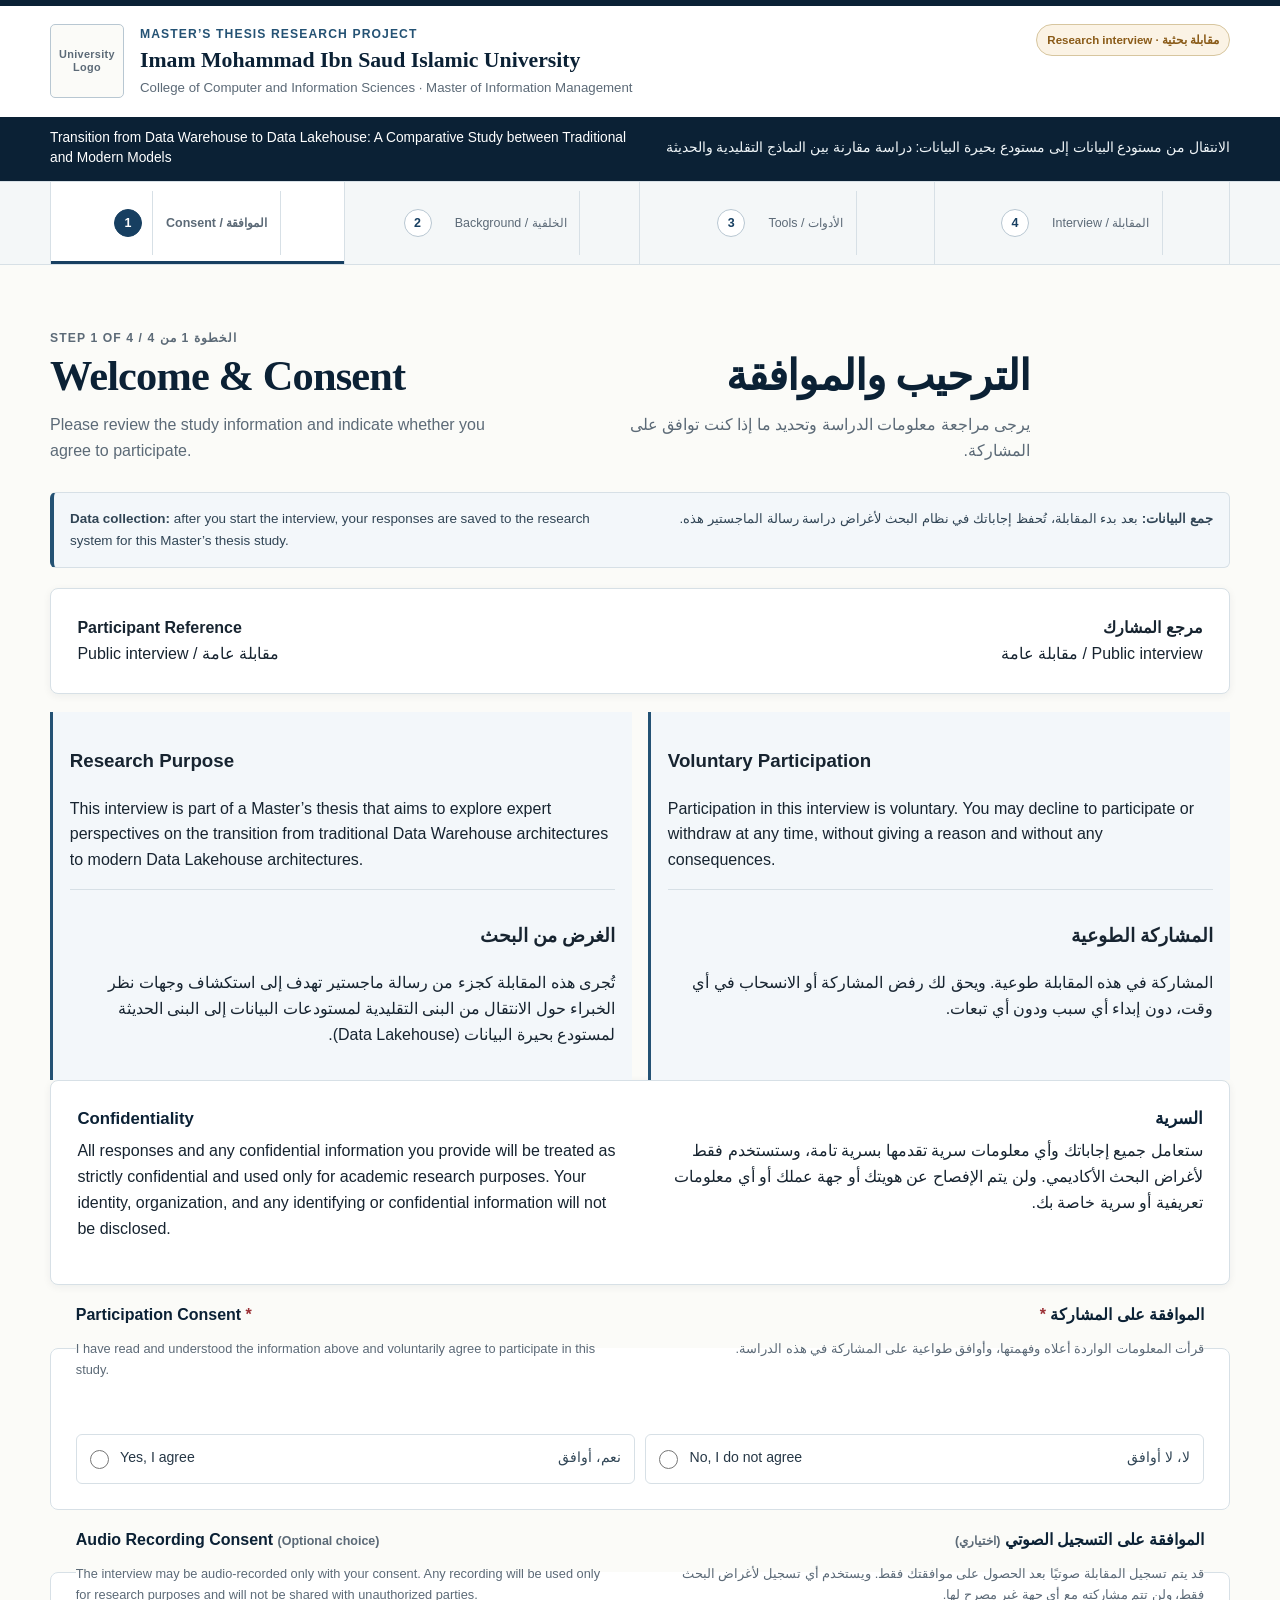
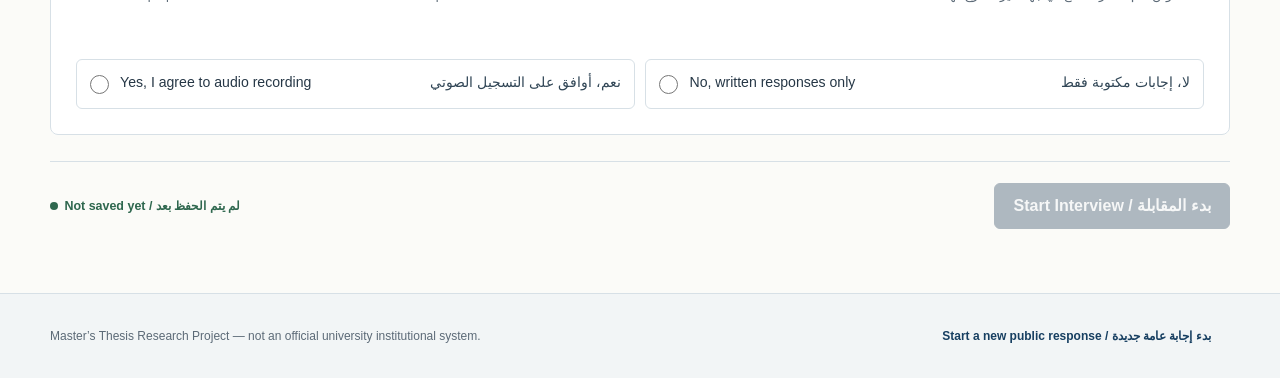
==== participant/index.html @ f86ff688 "Add files via upload" ====
<!doctype html>
<html lang="en">
  <head>
    <meta charset="utf-8">
    <meta name="viewport" content="width=device-width, initial-scale=1">
    <meta name="referrer" content="no-referrer">
    <meta name="description" content="Welcome and consent page for a bilingual Master's thesis interview system.">
    <title>Welcome & Consent — Master's Thesis Interview</title>
    <link rel="stylesheet" href="css/styles.css">
  </head>
  <body>
    <a class="skip-link" href="#main-content">Skip to content / الانتقال إلى المحتوى</a>
    <header class="site-header">
      <div class="header-inner">
        <div class="logo-placeholder" aria-label="University logo placeholder">University<br>Logo</div>
        <div class="identity">
          <p class="eyebrow">Master’s Thesis Research Project</p>
          <h1>Imam Mohammad Ibn Saud Islamic University</h1>
          <p>College of Computer and Information Sciences · Master of Information Management</p>
        </div>
        <span class="prototype-badge">Research interview · مقابلة بحثية</span>
      </div>
      <div class="research-title-band">
        <div class="header-inner">
          <div class="bilingual compact">
            <p class="en">Transition from Data Warehouse to Data Lakehouse: A Comparative Study between Traditional and Modern Models</p>
            <p class="ar" lang="ar" dir="rtl">الانتقال من مستودع البيانات إلى مستودع بحيرة البيانات: دراسة مقارنة بين النماذج التقليدية والحديثة</p>
          </div>
        </div>
      </div>
    </header>

    <nav class="workflow-nav" aria-label="Interview steps">
      <ol class="workflow-list">
        <li><span class="current" aria-current="step"><b class="step-number">1</b><span class="step-label">Consent / الموافقة</span></span></li>
        <li><a data-preserve-query href="background.html"><b class="step-number">2</b><span class="step-label">Background / الخلفية</span></a></li>
        <li><a data-preserve-query href="tools.html"><b class="step-number">3</b><span class="step-label">Tools / الأدوات</span></a></li>
        <li><a data-preserve-query href="interview.html"><b class="step-number">4</b><span class="step-label">Interview / المقابلة</span></a></li>
      </ol>
    </nav>

    <main id="main-content" class="page-shell">
      <section class="page-intro">
        <p class="page-eyebrow">Step 1 of 4 / الخطوة 1 من 4</p>
        <div class="bilingual">
          <div class="en">
            <h2>Welcome & Consent</h2>
            <p>Please review the study information and indicate whether you agree to participate.</p>
          </div>
          <div class="ar" lang="ar" dir="rtl">
            <h2>الترحيب والموافقة</h2>
            <p>يرجى مراجعة معلومات الدراسة وتحديد ما إذا كنت توافق على المشاركة.</p>
          </div>
        </div>
      </section>

      <div class="prototype-note">
        <div class="bilingual compact">
          <div class="en"><strong>Data collection:</strong> after you start the interview, your responses are saved to the research system for this Master’s thesis study.</div>
          <div class="ar" lang="ar" dir="rtl"><strong>جمع البيانات:</strong> بعد بدء المقابلة، تُحفظ إجاباتك في نظام البحث لأغراض دراسة رسالة الماجستير هذه.</div>
        </div>
      </div>

      <section class="content-card" aria-label="Participant reference">
        <div class="bilingual compact">
          <div class="en"><strong>Participant Reference</strong><br><span data-participant-reference></span></div>
          <div class="ar" lang="ar" dir="rtl"><strong>مرجع المشارك</strong><br><span data-participant-reference></span></div>
        </div>
      </section>

      <section class="info-grid" aria-label="Study information">
        <article class="info-panel">
          <div class="en">
            <h3>Research Purpose</h3>
            <p>This interview is part of a Master’s thesis that aims to explore expert perspectives on the transition from traditional Data Warehouse architectures to modern Data Lakehouse architectures.</p>
          </div>
          <div class="ar" lang="ar" dir="rtl">
            <h3>الغرض من البحث</h3>
            <p>تُجرى هذه المقابلة كجزء من رسالة ماجستير تهدف إلى استكشاف وجهات نظر الخبراء حول الانتقال من البنى التقليدية لمستودعات البيانات إلى البنى الحديثة لمستودع بحيرة البيانات (Data Lakehouse).</p>
          </div>
        </article>

        <article class="info-panel">
          <div class="en">
            <h3>Voluntary Participation</h3>
            <p>Participation in this interview is voluntary. You may decline to participate or withdraw at any time, without giving a reason and without any consequences.</p>
          </div>
          <div class="ar" lang="ar" dir="rtl">
            <h3>المشاركة الطوعية</h3>
            <p>المشاركة في هذه المقابلة طوعية. ويحق لك رفض المشاركة أو الانسحاب في أي وقت، دون إبداء أي سبب ودون أي تبعات.</p>
          </div>
        </article>
      </section>

      <section class="content-card" aria-labelledby="confidentiality-title">
        <div class="bilingual">
          <div class="en">
            <h3 id="confidentiality-title">Confidentiality</h3>
            <p>All responses and any confidential information you provide will be treated as strictly confidential and used only for academic research purposes. Your identity, organization, and any identifying or confidential information will not be disclosed.</p>
          </div>
          <div class="ar" lang="ar" dir="rtl">
            <h3>السرية</h3>
            <p>ستعامل جميع إجاباتك وأي معلومات سرية تقدمها بسرية تامة، وستستخدم فقط لأغراض البحث الأكاديمي. ولن يتم الإفصاح عن هويتك أو جهة عملك أو أي معلومات تعريفية أو سرية خاصة بك.</p>
          </div>
        </div>
      </section>

      <form id="consentForm" data-prototype-form="consent" novalidate>
        <div class="form-section">
          <fieldset class="field-card" data-required-group data-error-message="Participation consent is required. / الموافقة على المشاركة مطلوبة.">
            <legend>
              <div class="bilingual">
                <div class="en"><p class="question-title">Participation Consent <span class="required-mark" aria-hidden="true">*</span></p><p class="helper-text">I have read and understood the information above and voluntarily agree to participate in this study.</p></div>
                <div class="ar" lang="ar" dir="rtl"><p class="question-title">الموافقة على المشاركة <span class="required-mark" aria-hidden="true">*</span></p><p class="helper-text">قرأت المعلومات الواردة أعلاه وفهمتها، وأوافق طواعية على المشاركة في هذه الدراسة.</p></div>
              </div>
            </legend>
            <div class="option-grid">
              <label class="option"><input type="radio" name="participation_consent" value="yes"><span class="option-copy"><span>Yes, I agree</span><span class="ar" lang="ar" dir="rtl">نعم، أوافق</span></span></label>
              <label class="option"><input type="radio" name="participation_consent" value="no"><span class="option-copy"><span>No, I do not agree</span><span class="ar" lang="ar" dir="rtl">لا، لا أوافق</span></span></label>
            </div>
            <p class="validation-message" role="alert"></p>
          </fieldset>

          <div class="notice stop" data-consent-stop hidden role="status">
            <div class="bilingual compact">
              <div class="en"><strong>The interview cannot continue.</strong> Thank you for reviewing the study information. No response will be submitted.</div>
              <div class="ar" lang="ar" dir="rtl"><strong>لا يمكن متابعة المقابلة.</strong> شكرًا لمراجعة معلومات الدراسة. لن يتم إرسال أي إجابة.</div>
            </div>
          </div>

          <fieldset class="field-card">
            <legend>
              <div class="bilingual">
                <div class="en"><p class="question-title">Audio Recording Consent <span class="optional-label">(Optional choice)</span></p><p class="helper-text">The interview may be audio-recorded only with your consent. Any recording will be used only for research purposes and will not be shared with unauthorized parties.</p></div>
                <div class="ar" lang="ar" dir="rtl"><p class="question-title">الموافقة على التسجيل الصوتي <span class="optional-label">(اختياري)</span></p><p class="helper-text">قد يتم تسجيل المقابلة صوتيًا بعد الحصول على موافقتك فقط. ويستخدم أي تسجيل لأغراض البحث فقط، ولن تتم مشاركته مع أي جهة غير مصرح لها.</p></div>
              </div>
            </legend>
            <div class="option-grid">
              <label class="option"><input type="radio" name="audio_consent" value="yes"><span class="option-copy"><span>Yes, I agree to audio recording</span><span class="ar" lang="ar" dir="rtl">نعم، أوافق على التسجيل الصوتي</span></span></label>
              <label class="option"><input type="radio" name="audio_consent" value="no"><span class="option-copy"><span>No, written responses only</span><span class="ar" lang="ar" dir="rtl">لا، إجابات مكتوبة فقط</span></span></label>
            </div>
          </fieldset>
        </div>

        <div class="form-actions">
          <span class="saved-state" data-saved-state aria-live="polite">Not saved yet / لم يتم الحفظ بعد</span>
          <button class="button" type="submit" data-start-interview disabled>Start Interview / بدء المقابلة</button>
        </div>
      </form>
    </main>

    <footer class="site-footer">
      <div class="footer-inner">
        <p>Master’s Thesis Research Project — not an official university institutional system.</p>
        <button class="button subtle" type="button" data-reset-prototype>Start a new public response / بدء إجابة عامة جديدة</button>
      </div>
    </footer>
    <script defer src="js/config.js"></script>
    <script defer src="js/backend.js"></script>
    <script defer src="js/validation.js"></script>
    <script defer src="js/app.js"></script>
  </body>
</html>
---- participant/css/styles.css ----
:root {
  --navy-950: #0b2135;
  --navy-900: #102d49;
  --navy-800: #173f61;
  --navy-700: #245274;
  --blue-100: #e9f0f5;
  --blue-50: #f3f7fa;
  --paper: #fbfbf8;
  --white: #ffffff;
  --ink: #172430;
  --muted: #5c6a77;
  --border: #d7e0e6;
  --border-strong: #b8c7d2;
  --green: #2e674e;
  --green-soft: #eaf3ee;
  --amber: #8a5b18;
  --amber-soft: #fbf3e5;
  --red: #9b2f35;
  --red-soft: #fbebec;
  --focus: #2276a5;
  --radius: 8px;
  --shadow: 0 2px 8px rgba(11, 33, 53, 0.06);
}

* {
  box-sizing: border-box;
}

html {
  scroll-behavior: smooth;
  scroll-padding-top: 8rem;
}

body {
  margin: 0;
  background: var(--paper);
  color: var(--ink);
  font-family: Inter, "Segoe UI", Tahoma, Arial, sans-serif;
  font-size: 16px;
  line-height: 1.62;
}

button,
input,
select,
textarea {
  font: inherit;
}

a {
  color: var(--navy-700);
}

.skip-link {
  position: fixed;
  left: 1rem;
  top: -5rem;
  z-index: 1000;
  padding: 0.75rem 1rem;
  background: var(--navy-950);
  color: var(--white);
  border-radius: 0 0 6px 6px;
}

.skip-link:focus {
  top: 0;
}

.site-header {
  border-top: 6px solid var(--navy-950);
  border-bottom: 1px solid var(--border);
  background: var(--white);
}

.header-inner,
.page-shell,
.footer-inner {
  width: min(1180px, calc(100% - 2rem));
  margin-inline: auto;
}

.header-inner {
  display: grid;
  grid-template-columns: auto 1fr auto;
  gap: 1rem;
  align-items: center;
  padding: 1.15rem 0;
}

.logo-placeholder {
  display: grid;
  width: 74px;
  height: 74px;
  place-items: center;
  border: 1px solid var(--border-strong);
  background: var(--paper);
  color: var(--muted);
  font-size: 0.68rem;
  font-weight: 700;
  line-height: 1.25;
  text-align: center;
  letter-spacing: 0.03em;
  border-radius: 5px;
}

.identity .eyebrow,
.page-eyebrow,
.question-number,
.section-kicker {
  margin: 0;
  color: var(--navy-700);
  font-size: 0.76rem;
  font-weight: 800;
  letter-spacing: 0.09em;
  text-transform: uppercase;
}

.identity h1 {
  margin: 0.1rem 0 0.15rem;
  font-family: Georgia, "Times New Roman", serif;
  font-size: clamp(1.05rem, 2vw, 1.36rem);
  line-height: 1.3;
  color: var(--navy-950);
}

.identity p:last-child {
  margin: 0;
  color: var(--muted);
  font-size: 0.83rem;
}

.prototype-badge {
  align-self: start;
  display: inline-flex;
  gap: 0.35rem;
  align-items: center;
  border: 1px solid #d7c69f;
  background: var(--amber-soft);
  color: var(--amber);
  border-radius: 999px;
  padding: 0.35rem 0.62rem;
  font-size: 0.72rem;
  font-weight: 700;
  white-space: nowrap;
}

.research-title-band {
  background: var(--navy-950);
  color: var(--white);
}

.research-title-band .header-inner {
  display: block;
  padding: 0.72rem 0 0.8rem;
}

.research-title-band .bilingual {
  align-items: center;
}

.research-title-band p {
  margin: 0;
  font-size: 0.86rem;
  line-height: 1.45;
}

.research-title-band .ar {
  color: #eef4f7;
}

.workflow-nav {
  border-bottom: 1px solid var(--border);
  background: #f4f7f8;
}

.workflow-list {
  display: grid;
  grid-template-columns: repeat(4, 1fr);
  gap: 0;
  width: min(1180px, calc(100% - 2rem));
  margin: 0 auto;
  padding: 0;
  list-style: none;
}

.workflow-list a,
.workflow-list span {
  display: flex;
  min-height: 64px;
  gap: 0.65rem;
  align-items: center;
  justify-content: center;
  border-right: 1px solid var(--border);
  color: var(--muted);
  text-decoration: none;
  padding: 0.55rem 0.8rem;
  font-size: 0.78rem;
  line-height: 1.32;
}

.workflow-list li:first-child a,
.workflow-list li:first-child span {
  border-left: 1px solid var(--border);
}

.workflow-list .step-number {
  display: grid;
  flex: 0 0 28px;
  width: 28px;
  height: 28px;
  min-height: 0;
  place-items: center;
  border: 1px solid var(--border-strong);
  background: var(--white);
  color: var(--navy-800);
  border-radius: 50%;
  font-weight: 800;
}

.workflow-list .current {
  background: var(--white);
  color: var(--navy-950);
  font-weight: 800;
  box-shadow: inset 0 -3px 0 var(--navy-800);
}

.workflow-list .current .step-number {
  border-color: var(--navy-800);
  background: var(--navy-800);
  color: var(--white);
}

.page-shell {
  padding: clamp(2rem, 5vw, 4.25rem) 0;
}

.page-intro {
  max-width: 980px;
  margin-bottom: 1.75rem;
}

.page-intro h2,
.gateway-card h1 {
  margin: 0.2rem 0 0.7rem;
  color: var(--navy-950);
  font-family: Georgia, "Times New Roman", serif;
  font-size: clamp(1.8rem, 4vw, 2.65rem);
  line-height: 1.16;
  letter-spacing: -0.02em;
}

.page-intro p {
  margin: 0;
  color: var(--muted);
}

.bilingual {
  display: grid;
  grid-template-columns: minmax(0, 1fr) minmax(0, 1fr);
  gap: clamp(1.25rem, 4vw, 3rem);
}

.bilingual.compact {
  gap: 1rem;
}

.en,
.ar {
  min-width: 0;
}

.ar {
  direction: rtl;
  text-align: right;
  font-family: Tahoma, "Segoe UI", Arial, sans-serif;
}

.language-label {
  display: inline-block;
  margin-bottom: 0.3rem;
  color: var(--navy-700);
  font-size: 0.7rem;
  font-weight: 800;
  letter-spacing: 0.08em;
  text-transform: uppercase;
}

.content-card,
.question-card,
.gateway-card {
  border: 1px solid var(--border);
  background: var(--white);
  border-radius: var(--radius);
  box-shadow: var(--shadow);
}

.content-card {
  margin-bottom: 1.1rem;
  padding: clamp(1.1rem, 3vw, 1.65rem);
}

.content-card h3,
.question-card h3,
.tool-category h3 {
  margin: 0 0 0.45rem;
  color: var(--navy-950);
  font-size: 1.05rem;
  line-height: 1.42;
}

.content-card p,
.question-card p {
  margin-top: 0;
}

.info-grid {
  display: grid;
  grid-template-columns: repeat(2, minmax(0, 1fr));
  gap: 1rem;
}

.info-panel {
  border-left: 3px solid var(--navy-700);
  background: var(--blue-50);
  padding: 1rem 1.05rem;
}

.info-panel .ar {
  border-top: 1px solid var(--border);
  margin-top: 0.75rem;
  padding-top: 0.75rem;
}

.field-group,
fieldset {
  min-width: 0;
  margin: 0;
  border: 0;
  padding: 0;
}

.form-section {
  display: grid;
  gap: 1.1rem;
}

.field-card,
.tool-category {
  position: relative;
  border: 1px solid var(--border);
  background: var(--white);
  border-radius: var(--radius);
  padding: clamp(1.1rem, 3vw, 1.55rem);
}

.field-card legend,
.tool-category legend {
  width: 100%;
  margin-bottom: 1rem;
  padding: 0;
}

.field-card legend .bilingual,
.tool-category legend .bilingual {
  width: 100%;
}

.question-title {
  margin: 0;
  color: var(--navy-950);
  font-size: 1rem;
  font-weight: 750;
  line-height: 1.48;
}

.required-mark {
  color: var(--red);
  font-weight: 900;
}

.optional-label {
  color: var(--muted);
  font-size: 0.78rem;
  font-weight: 600;
}

.option-grid {
  display: grid;
  grid-template-columns: repeat(2, minmax(0, 1fr));
  gap: 0.65rem;
}

.option {
  position: relative;
  display: flex;
  min-height: 50px;
  gap: 0.7rem;
  align-items: flex-start;
  border: 1px solid var(--border);
  background: var(--white);
  border-radius: 6px;
  cursor: pointer;
  padding: 0.75rem 0.82rem;
  transition: border-color 140ms ease, background-color 140ms ease;
}

.option:hover {
  border-color: var(--border-strong);
  background: var(--blue-50);
}

.option:has(input:checked) {
  border-color: var(--navy-700);
  background: var(--blue-50);
  box-shadow: inset 3px 0 0 var(--navy-700);
}

.option input {
  flex: 0 0 auto;
  width: 19px;
  height: 19px;
  margin: 0.15rem 0 0;
  accent-color: var(--navy-800);
}

.option-copy {
  display: grid;
  width: 100%;
  grid-template-columns: minmax(0, 1fr) minmax(0, 1fr);
  gap: 0.55rem;
  color: #263746;
  font-size: 0.88rem;
  line-height: 1.45;
}

.option-copy .ar {
  color: #314656;
}

.other-input-wrap {
  display: none;
  margin-top: 0.75rem;
}

.other-input-wrap.visible {
  display: block;
}

label.input-label {
  display: block;
  margin-bottom: 0.35rem;
  color: var(--navy-950);
  font-size: 0.84rem;
  font-weight: 700;
}

input[type="text"],
input[type="search"],
textarea,
select {
  width: 100%;
  border: 1px solid var(--border-strong);
  background: var(--white);
  color: var(--ink);
  border-radius: 6px;
  padding: 0.78rem 0.88rem;
}

textarea {
  min-height: 170px;
  resize: vertical;
  line-height: 1.65;
}

textarea.short {
  min-height: 110px;
}

input:focus-visible,
textarea:focus-visible,
select:focus-visible,
button:focus-visible,
a:focus-visible {
  outline: 3px solid rgba(34, 118, 165, 0.28);
  outline-offset: 2px;
  border-color: var(--focus);
}

.helper-text {
  color: var(--muted);
  font-size: 0.8rem;
}

.form-actions {
  display: flex;
  gap: 0.8rem;
  align-items: center;
  justify-content: space-between;
  margin-top: 1.6rem;
  border-top: 1px solid var(--border);
  padding-top: 1.35rem;
}

.action-group {
  display: flex;
  gap: 0.75rem;
  align-items: center;
}

.button {
  display: inline-flex;
  min-height: 46px;
  gap: 0.5rem;
  align-items: center;
  justify-content: center;
  border: 1px solid var(--navy-900);
  background: var(--navy-900);
  color: var(--white);
  border-radius: 6px;
  cursor: pointer;
  padding: 0.72rem 1.15rem;
  font-weight: 750;
  line-height: 1.25;
  text-decoration: none;
}

.button:hover {
  background: var(--navy-800);
}

.button.secondary {
  border-color: var(--border-strong);
  background: var(--white);
  color: var(--navy-900);
}

.button.secondary:hover {
  border-color: var(--navy-700);
  background: var(--blue-50);
}

.button.subtle {
  border-color: transparent;
  background: transparent;
  color: var(--navy-800);
}

.button:disabled,
.button[aria-disabled="true"] {
  border-color: #aeb8c0;
  background: #aeb8c0;
  color: #f6f7f7;
  cursor: not-allowed;
}

.saved-state {
  display: inline-flex;
  gap: 0.4rem;
  align-items: center;
  color: var(--green);
  font-size: 0.78rem;
  font-weight: 700;
}

.saved-state.save-error {
  color: var(--red);
  font-weight: 650;
}

.saved-state::before {
  content: "";
  width: 8px;
  height: 8px;
  background: currentColor;
  border-radius: 50%;
}

.prototype-note,
.notice,
.error-summary,
.success-panel {
  border: 1px solid var(--border);
  border-left-width: 4px;
  background: var(--blue-50);
  border-radius: 6px;
  padding: 0.95rem 1rem;
}

.prototype-note {
  border-left-color: var(--navy-700);
  margin-bottom: 1.25rem;
  color: #314555;
  font-size: 0.84rem;
}

.notice.warning {
  border-left-color: var(--amber);
  background: var(--amber-soft);
}

.notice.stop,
.error-summary {
  border-color: #e5bfc1;
  border-left-color: var(--red);
  background: var(--red-soft);
  color: #742329;
}

.notice.success,
.success-panel {
  border-color: #bcd8c8;
  border-left-color: var(--green);
  background: var(--green-soft);
  color: #234f3c;
}

.notice[hidden],
.error-summary[hidden],
.success-panel[hidden],
.audio-section[hidden] {
  display: none;
}

.field-error {
  border-color: var(--red) !important;
  box-shadow: 0 0 0 2px rgba(155, 47, 53, 0.12);
}

.validation-message {
  display: none;
  margin: 0.65rem 0 0;
  color: var(--red);
  font-size: 0.8rem;
  font-weight: 700;
}

.field-error .validation-message,
.validation-message.visible {
  display: block;
}

.question-progress {
  position: sticky;
  top: 0;
  z-index: 20;
  margin-bottom: 1.25rem;
  border: 1px solid var(--border);
  background: rgba(255, 255, 255, 0.98);
  border-radius: var(--radius);
  box-shadow: var(--shadow);
  padding: 0.85rem 1rem;
}

.progress-row {
  display: flex;
  gap: 1rem;
  align-items: center;
  justify-content: space-between;
}

.question-jump-list {
  display: flex;
  flex-wrap: wrap;
  gap: 0.4rem;
  margin: 0;
  padding: 0;
  list-style: none;
}

.question-jump-list a {
  display: grid;
  min-width: 40px;
  min-height: 40px;
  place-items: center;
  border: 1px solid var(--border-strong);
  background: var(--white);
  color: var(--navy-800);
  border-radius: 5px;
  font-size: 0.82rem;
  font-weight: 800;
  text-decoration: none;
}

.question-jump-list a.answered {
  border-color: #91baa3;
  background: var(--green-soft);
  color: var(--green);
}

.answer-count {
  display: flex;
  flex-wrap: wrap;
  gap: 0.25rem 0.7rem;
  color: var(--navy-950);
  font-size: 0.84rem;
  font-weight: 800;
}

.answer-count .ar {
  border: 0;
  padding: 0;
}

.question-card {
  margin-bottom: 1.25rem;
  scroll-margin-top: 8rem;
  overflow: hidden;
}

.question-head {
  border-bottom: 1px solid var(--border);
  background: #f7f9fa;
  padding: 1.25rem clamp(1rem, 3vw, 1.6rem);
}

.question-head .question-number {
  margin-bottom: 0.45rem;
}

.question-head h3 {
  margin: 0;
  font-size: 1.08rem;
}

.question-body {
  padding: clamp(1rem, 3vw, 1.6rem);
}

.prompts-box {
  margin-bottom: 1.1rem;
  border: 1px solid var(--border);
  border-left: 3px solid var(--navy-700);
  background: var(--blue-50);
  border-radius: 5px;
  padding: 0.9rem 1rem;
}

.prompts-box h4 {
  margin: 0 0 0.55rem;
  color: var(--navy-900);
  font-size: 0.88rem;
}

.prompts-box ol {
  margin: 0;
  padding-left: 1.25rem;
}

.prompts-box .ar ol {
  padding-right: 1.25rem;
  padding-left: 0;
}

.prompts-box li + li {
  margin-top: 0.38rem;
}

.response-label {
  display: grid;
  grid-template-columns: 1fr 1fr;
  gap: 1rem;
  margin-bottom: 0.4rem;
  color: var(--navy-950);
  font-size: 0.85rem;
  font-weight: 750;
}

.comparison-block {
  margin-top: 1.25rem;
  border-top: 1px solid var(--border);
  padding-top: 1.2rem;
}

.comparison-block h4 {
  margin: 0 0 0.6rem;
  color: var(--navy-950);
}

.table-scroll {
  max-width: 100%;
  overflow-x: auto;
  border: 1px solid var(--border);
  border-radius: 6px;
}

.comparison-table {
  width: 100%;
  min-width: 930px;
  border-collapse: collapse;
  background: var(--white);
}

.comparison-table th,
.comparison-table td {
  border-right: 1px solid var(--border);
  border-bottom: 1px solid var(--border);
  padding: 0.75rem 0.65rem;
  text-align: center;
  vertical-align: middle;
}

.comparison-table th:last-child,
.comparison-table td:last-child {
  border-right: 0;
}

.comparison-table tr:last-child td {
  border-bottom: 0;
}

.comparison-table thead th {
  background: var(--navy-950);
  color: var(--white);
  font-size: 0.76rem;
  line-height: 1.35;
}

.comparison-table .aspect-cell {
  width: 28%;
  background: #f8fafb;
  color: var(--navy-950);
  font-weight: 750;
  text-align: left;
}

.comparison-table .aspect-cell .ar {
  margin-top: 0.2rem;
  color: var(--muted);
  font-weight: 600;
}

.table-radio {
  display: inline-grid;
  width: 38px;
  height: 38px;
  place-items: center;
  border-radius: 4px;
  cursor: pointer;
}

.table-radio:hover {
  background: var(--blue-100);
}

.table-radio input {
  width: 20px;
  height: 20px;
  margin: 0;
  accent-color: var(--navy-800);
}

.table-hint {
  display: none;
  margin: 0.55rem 0 0;
  color: var(--muted);
  font-size: 0.77rem;
}

.why-box {
  margin-top: 1rem;
}

.audio-section {
  margin: 1.25rem 0;
  border: 1px solid var(--border);
  background: var(--white);
  border-radius: var(--radius);
  padding: 1.2rem;
}

.whatsapp-button {
  border-color: var(--green);
  background: var(--green);
}

.success-panel {
  margin-bottom: 1.25rem;
}

.success-panel h3,
.error-summary h3 {
  margin: 0 0 0.35rem;
}

.success-panel p,
.error-summary p {
  margin: 0;
}

.gateway-page {
  display: grid;
  min-height: 100vh;
  place-items: center;
  background: var(--paper);
  padding: 2rem 1rem;
}

.gateway-card {
  width: min(860px, 100%);
  border-top: 6px solid var(--navy-950);
  padding: clamp(1.5rem, 5vw, 3rem);
}

.gateway-actions {
  display: grid;
  grid-template-columns: repeat(2, 1fr);
  gap: 1rem;
  margin-top: 1.5rem;
}

.gateway-link {
  display: block;
  border: 1px solid var(--border-strong);
  background: var(--blue-50);
  border-radius: 6px;
  padding: 1rem;
  color: var(--navy-950);
  text-decoration: none;
}

.gateway-link strong {
  display: block;
  margin-bottom: 0.25rem;
}

.gateway-link span {
  color: var(--muted);
  font-size: 0.86rem;
}

.gateway-link:hover {
  border-color: var(--navy-700);
  background: var(--white);
}

.site-footer {
  border-top: 1px solid var(--border);
  background: #f2f5f6;
  color: var(--muted);
}

.footer-inner {
  display: flex;
  gap: 1rem;
  align-items: center;
  justify-content: space-between;
  padding: 1.2rem 0;
  font-size: 0.75rem;
}

.footer-inner p {
  margin: 0;
}

.sr-only {
  position: absolute;
  width: 1px;
  height: 1px;
  margin: -1px;
  overflow: hidden;
  clip: rect(0, 0, 0, 0);
  white-space: nowrap;
}

@media (max-width: 860px) {
  .header-inner {
    grid-template-columns: auto 1fr;
  }

  .prototype-badge {
    grid-column: 1 / -1;
    justify-self: start;
  }

  .workflow-list a,
  .workflow-list span {
    min-height: 58px;
    flex-direction: column;
    gap: 0.3rem;
    text-align: center;
  }

  .workflow-list .step-label {
    display: none;
  }

  .option-grid,
  .info-grid {
    grid-template-columns: 1fr;
  }

  .question-progress {
    position: static;
  }

  .progress-row {
    align-items: flex-start;
    flex-direction: column;
  }

  .table-hint {
    display: block;
  }
}

@media (max-width: 720px) {
  body {
    font-size: 15px;
  }

  .bilingual,
  .response-label {
    grid-template-columns: 1fr;
    gap: 0.75rem;
  }

  .bilingual .ar {
    border-top: 1px solid var(--border);
    padding-top: 0.7rem;
  }

  .research-title-band .bilingual .ar,
  .question-head .bilingual .ar,
  .field-card legend .bilingual .ar,
  .tool-category legend .bilingual .ar {
    border-top-color: rgba(255, 255, 255, 0.22);
  }

  .question-head .bilingual .ar,
  .field-card legend .bilingual .ar,
  .tool-category legend .bilingual .ar {
    border-top-color: var(--border);
  }

  .option-copy {
    grid-template-columns: 1fr;
    gap: 0.2rem;
  }

  .option-copy .ar {
    border-top: 0;
    padding-top: 0;
  }

  .header-inner,
  .page-shell,
  .footer-inner,
  .workflow-list {
    width: min(100% - 1.15rem, 1180px);
  }

  .logo-placeholder {
    width: 58px;
    height: 58px;
    font-size: 0.58rem;
  }

  .identity p:last-child {
    display: none;
  }

  .page-shell {
    padding-top: 1.5rem;
  }

  .question-jump-list {
    width: 100%;
    display: grid;
    grid-template-columns: repeat(8, minmax(34px, 1fr));
  }

  .question-jump-list a {
    min-width: 0;
  }

  .form-actions,
  .footer-inner {
    align-items: stretch;
    flex-direction: column;
  }

  .form-actions .button,
  .action-group,
  .action-group .button {
    width: 100%;
  }

  .action-group {
    flex-direction: column;
  }

  .gateway-actions {
    grid-template-columns: 1fr;
  }
}

@media (prefers-reduced-motion: reduce) {
  html {
    scroll-behavior: auto;
  }

  *,
  *::before,
  *::after {
    transition-duration: 0.01ms !important;
  }
}
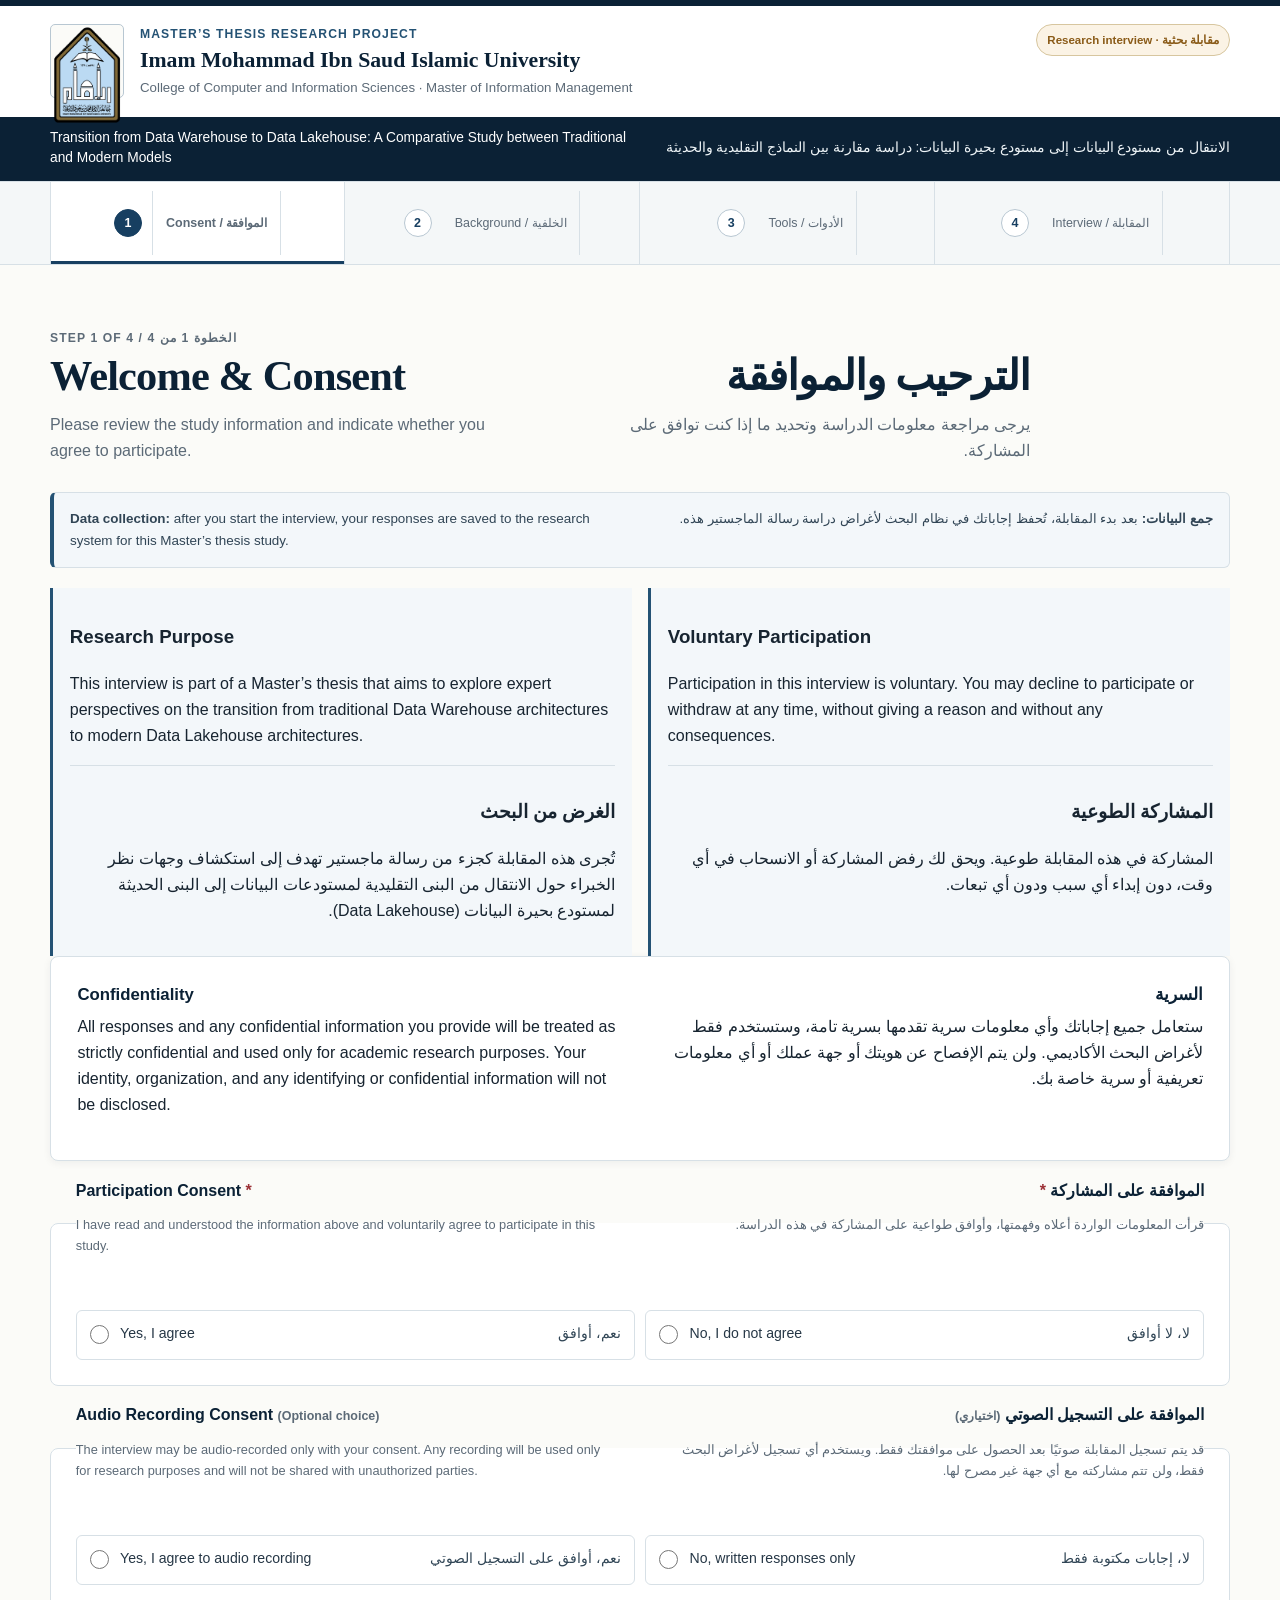
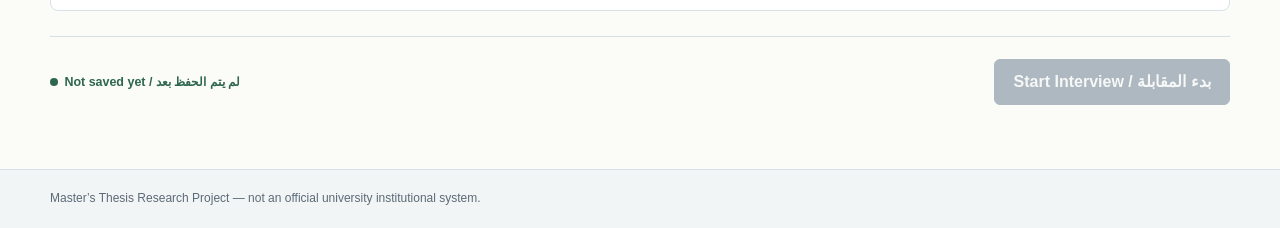
==== commit 708fbc92: "Add files via upload Final live usability fixes" ====
--- a/participant/index.html
+++ b/participant/index.html
@@ -12,7 +12,7 @@
     <a class="skip-link" href="#main-content">Skip to content / الانتقال إلى المحتوى</a>
     <header class="site-header">
       <div class="header-inner">
-        <div class="logo-placeholder" aria-label="University logo placeholder">University<br>Logo</div>
+        <div class="logo-placeholder"><img class="university-logo" src="assets/images/imamu-university-logo.png" alt="Imam Mohammad Ibn Saud Islamic University logo"></div>
         <div class="identity">
           <p class="eyebrow">Master’s Thesis Research Project</p>
           <h1>Imam Mohammad Ibn Saud Islamic University</h1>
@@ -60,13 +60,6 @@
           <div class="ar" lang="ar" dir="rtl"><strong>جمع البيانات:</strong> بعد بدء المقابلة، تُحفظ إجاباتك في نظام البحث لأغراض دراسة رسالة الماجستير هذه.</div>
         </div>
       </div>
-
-      <section class="content-card" aria-label="Participant reference">
-        <div class="bilingual compact">
-          <div class="en"><strong>Participant Reference</strong><br><span data-participant-reference></span></div>
-          <div class="ar" lang="ar" dir="rtl"><strong>مرجع المشارك</strong><br><span data-participant-reference></span></div>
-        </div>
-      </section>
 
       <section class="info-grid" aria-label="Study information">
         <article class="info-panel">
@@ -152,7 +145,6 @@
     <footer class="site-footer">
       <div class="footer-inner">
         <p>Master’s Thesis Research Project — not an official university institutional system.</p>
-        <button class="button subtle" type="button" data-reset-prototype>Start a new public response / بدء إجابة عامة جديدة</button>
       </div>
     </footer>
     <script defer src="js/config.js"></script>
--- a/participant/css/styles.css
+++ b/participant/css/styles.css
@@ -103,6 +103,13 @@
   border-radius: 5px;
 }
 
+.university-logo {
+  display: block;
+  width: 100%;
+  height: 100%;
+  object-fit: contain;
+}
+
 .identity .eyebrow,
 .page-eyebrow,
 .question-number,
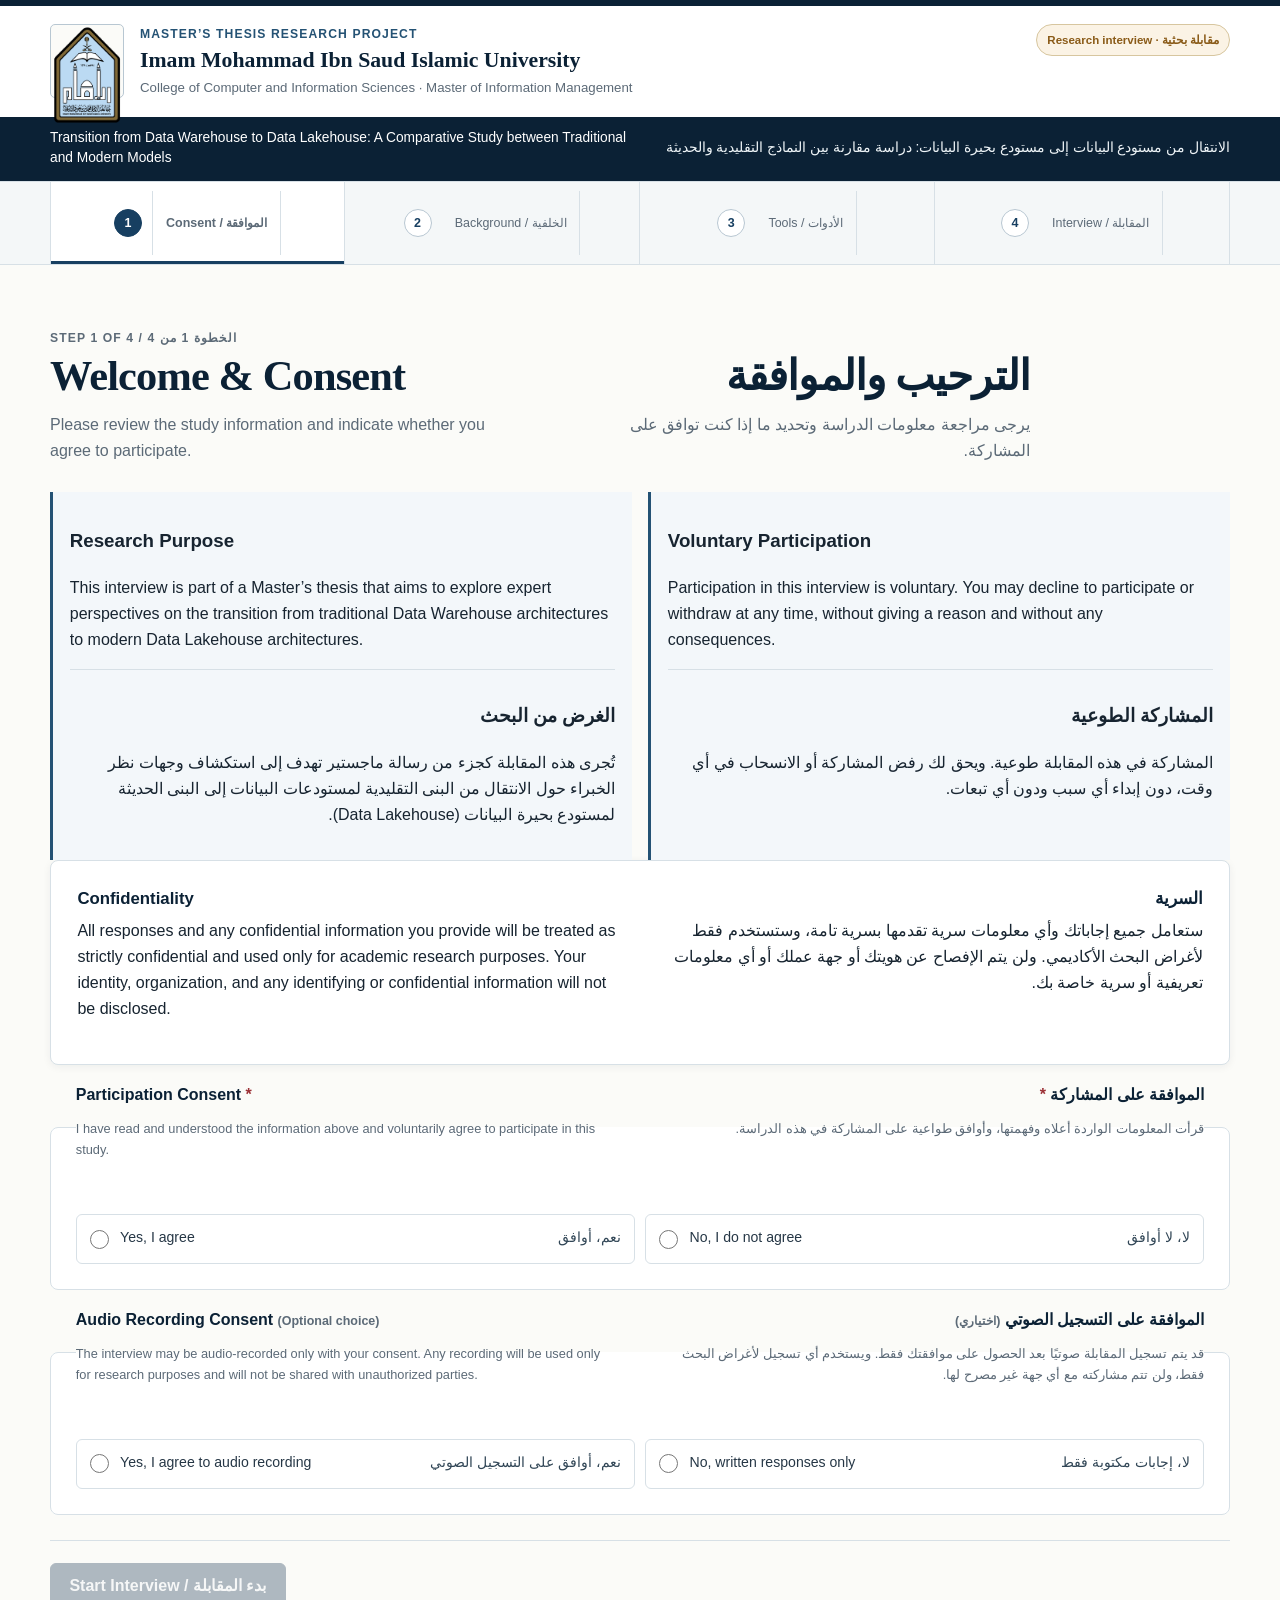
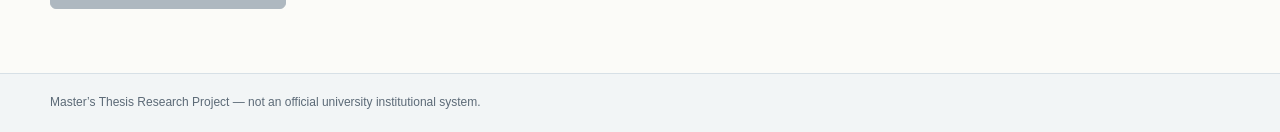
==== commit 9381e47a: "Add files via upload" ====
--- a/participant/index.html
+++ b/participant/index.html
@@ -53,13 +53,6 @@
           </div>
         </div>
       </section>
-
-      <div class="prototype-note">
-        <div class="bilingual compact">
-          <div class="en"><strong>Data collection:</strong> after you start the interview, your responses are saved to the research system for this Master’s thesis study.</div>
-          <div class="ar" lang="ar" dir="rtl"><strong>جمع البيانات:</strong> بعد بدء المقابلة، تُحفظ إجاباتك في نظام البحث لأغراض دراسة رسالة الماجستير هذه.</div>
-        </div>
-      </div>
 
       <section class="info-grid" aria-label="Study information">
         <article class="info-panel">
@@ -136,7 +129,6 @@
         </div>
 
         <div class="form-actions">
-          <span class="saved-state" data-saved-state aria-live="polite">Not saved yet / لم يتم الحفظ بعد</span>
           <button class="button" type="submit" data-start-interview disabled>Start Interview / بدء المقابلة</button>
         </div>
       </form>
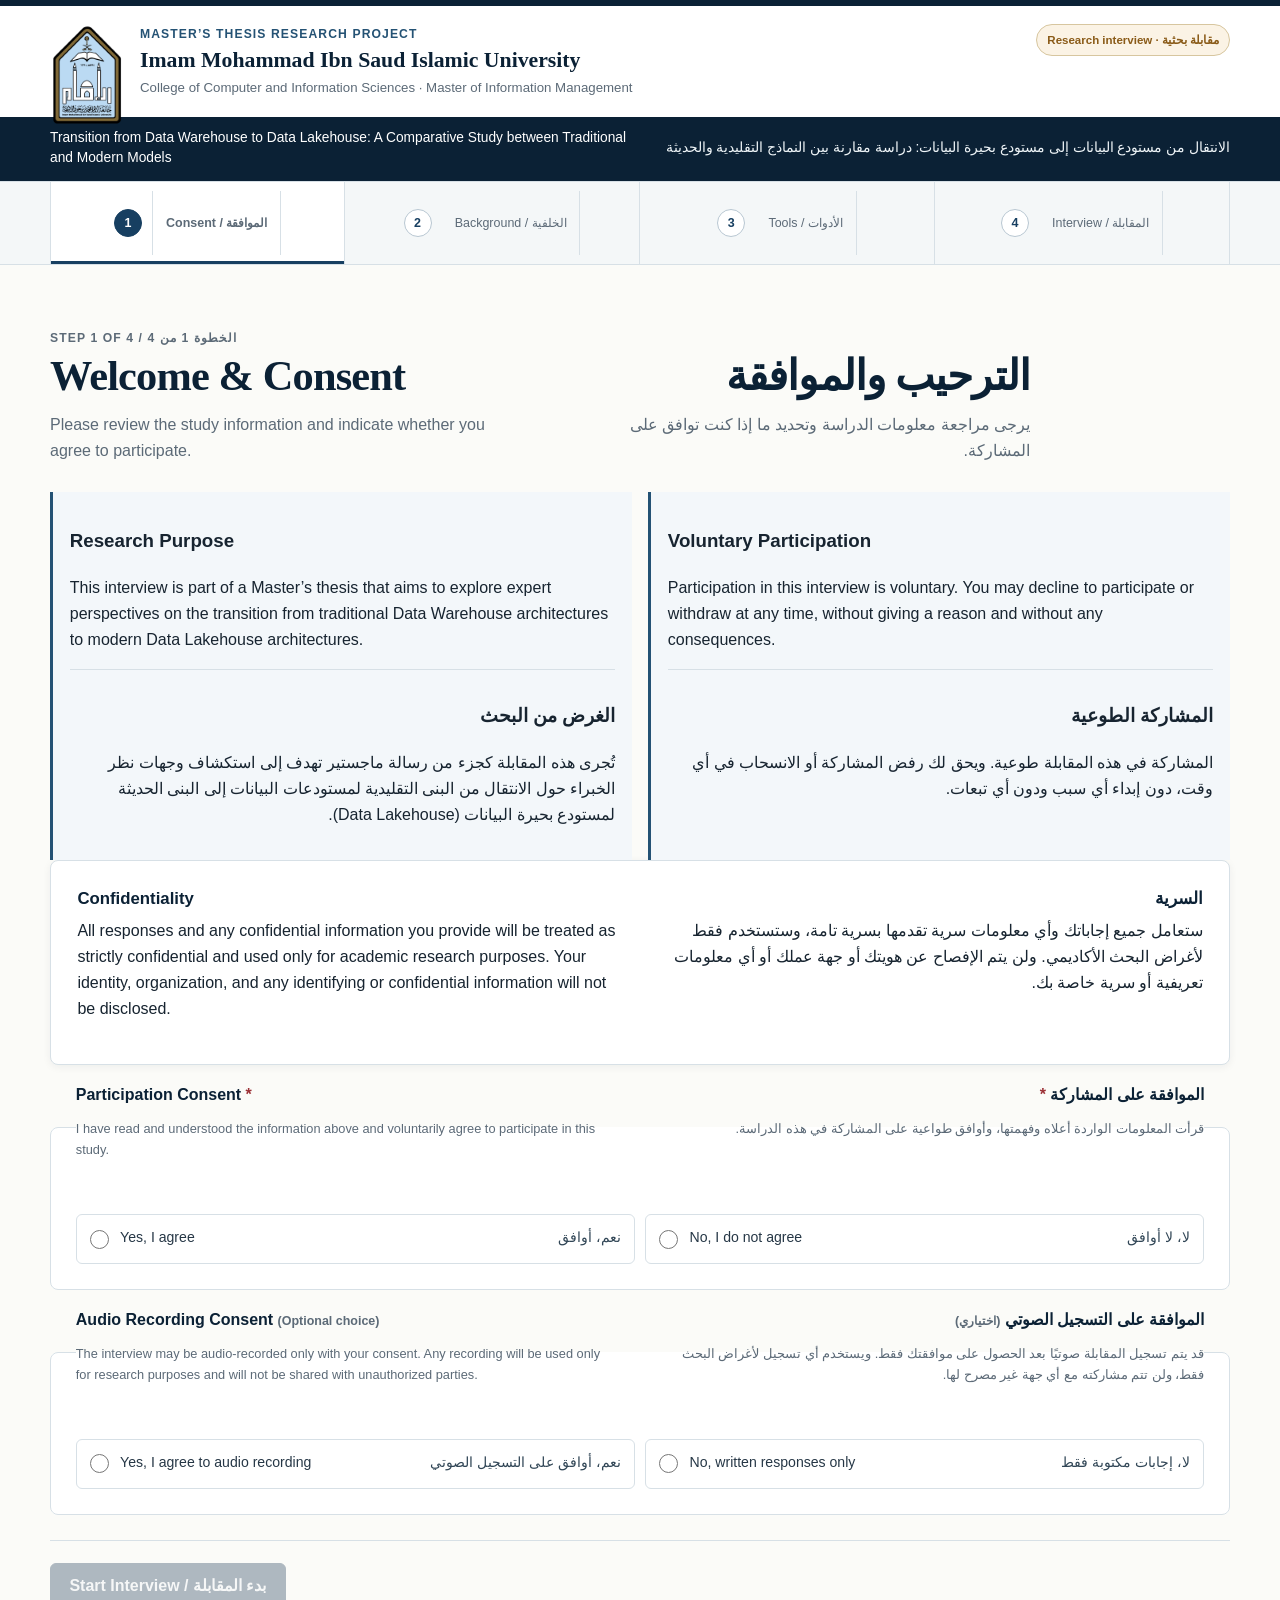
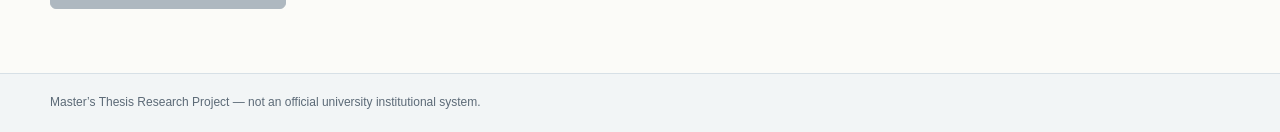
==== commit 9fd24729: "Add files via upload" ====
--- a/participant/index.html
+++ b/participant/index.html
@@ -125,6 +125,12 @@
               <label class="option"><input type="radio" name="audio_consent" value="yes"><span class="option-copy"><span>Yes, I agree to audio recording</span><span class="ar" lang="ar" dir="rtl">نعم، أوافق على التسجيل الصوتي</span></span></label>
               <label class="option"><input type="radio" name="audio_consent" value="no"><span class="option-copy"><span>No, written responses only</span><span class="ar" lang="ar" dir="rtl">لا، إجابات مكتوبة فقط</span></span></label>
             </div>
+            <div class="audio-consent-note" data-audio-consent-note hidden role="note">
+              <div class="bilingual compact">
+                <div class="en"><strong>Audio response note:</strong> The optional audio response applies only to the eight main interview questions (Q1–Q8). After completing and submitting the written interview, you will have the option to send your audio response via WhatsApp.</div>
+                <div class="ar" lang="ar" dir="rtl"><strong>ملاحظة حول الإجابة الصوتية:</strong> تقتصر الإجابة الصوتية الاختيارية على أسئلة المقابلة الرئيسية الثمانية (Q1–Q8) فقط. بعد إكمال المقابلة وإرسال الإجابات المكتوبة، سيظهر لك خيار إرسال إجابتك الصوتية عبر واتساب.</div>
+              </div>
+            </div>
           </fieldset>
         </div>
 
--- a/participant/css/styles.css
+++ b/participant/css/styles.css
@@ -92,15 +92,15 @@
   width: 74px;
   height: 74px;
   place-items: center;
-  border: 1px solid var(--border-strong);
-  background: var(--paper);
+  border: 0;
+  background: transparent;
   color: var(--muted);
   font-size: 0.68rem;
   font-weight: 700;
   line-height: 1.25;
   text-align: center;
   letter-spacing: 0.03em;
-  border-radius: 5px;
+  border-radius: 0;
 }
 
 .university-logo {
@@ -451,6 +451,26 @@
 
 .other-input-wrap.visible {
   display: block;
+}
+
+.audio-consent-note {
+  margin-top: 0.9rem;
+  border: 1px solid var(--border);
+  border-left: 4px solid var(--navy-700);
+  background: var(--blue-50);
+  border-radius: 6px;
+  padding: 0.85rem 0.95rem;
+  color: #314555;
+  font-size: 0.82rem;
+  line-height: 1.55;
+}
+
+.audio-consent-note[hidden] {
+  display: none;
+}
+
+.audio-consent-note strong {
+  color: var(--navy-950);
 }
 
 label.input-label {
@@ -560,28 +580,6 @@
   cursor: not-allowed;
 }
 
-.saved-state {
-  display: inline-flex;
-  gap: 0.4rem;
-  align-items: center;
-  color: var(--green);
-  font-size: 0.78rem;
-  font-weight: 700;
-}
-
-.saved-state.save-error {
-  color: var(--red);
-  font-weight: 650;
-}
-
-.saved-state::before {
-  content: "";
-  width: 8px;
-  height: 8px;
-  background: currentColor;
-  border-radius: 50%;
-}
-
 .prototype-note,
 .notice,
 .error-summary,
@@ -624,7 +622,12 @@
 .notice[hidden],
 .error-summary[hidden],
 .success-panel[hidden],
-.audio-section[hidden] {
+.audio-section[hidden],
+.workflow-nav[hidden],
+.page-intro[hidden],
+.prototype-note[hidden],
+.question-progress[hidden],
+form[hidden] {
   display: none;
 }
 
@@ -724,6 +727,22 @@
   margin-bottom: 0.45rem;
 }
 
+.question-number-bilingual {
+  display: flex;
+  align-items: center;
+  gap: 0.35rem;
+  direction: ltr;
+}
+
+.question-number-bilingual [lang="ar"] {
+  direction: rtl;
+  unicode-bidi: isolate;
+}
+
+.question-divider {
+  direction: ltr;
+}
+
 .question-head h3 {
   margin: 0;
   font-size: 1.08rem;
